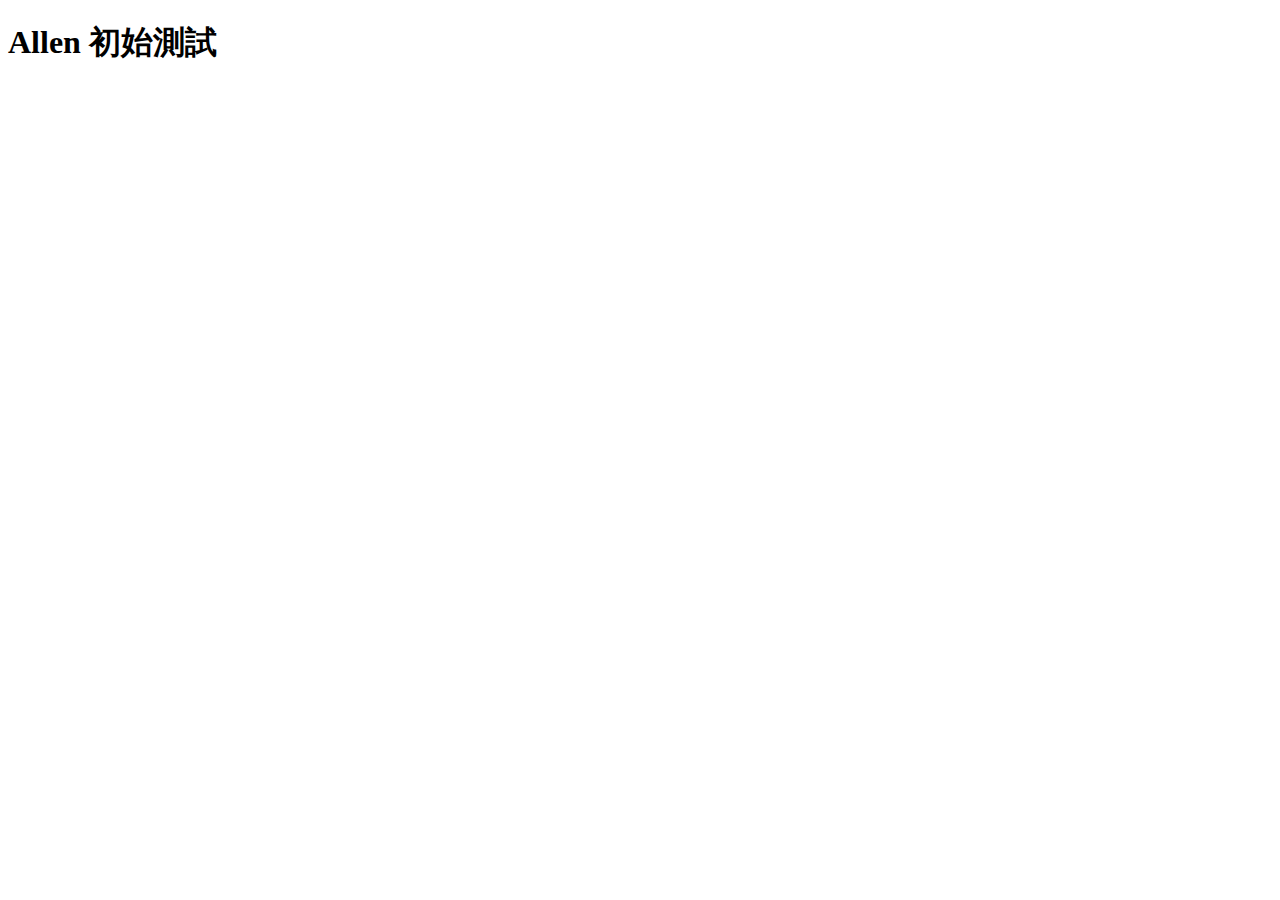
==== index.html @ 88876898 "init" ====
<!DOCTYPE html>
<html lang="en">
    <head>
        <meta charset="UTF-8" />
        <meta http-equiv="X-UA-Compatible" content="IE=edge" />
        <meta name="viewport" content="width=device-width, initial-scale=1.0" />
        <link rel="stylesheet" href="./style/index.css" />
        <title>Pentel</title>
    </head>
    <body>
        <h1>Allen 初始測試</h1>
    </body>
</html>
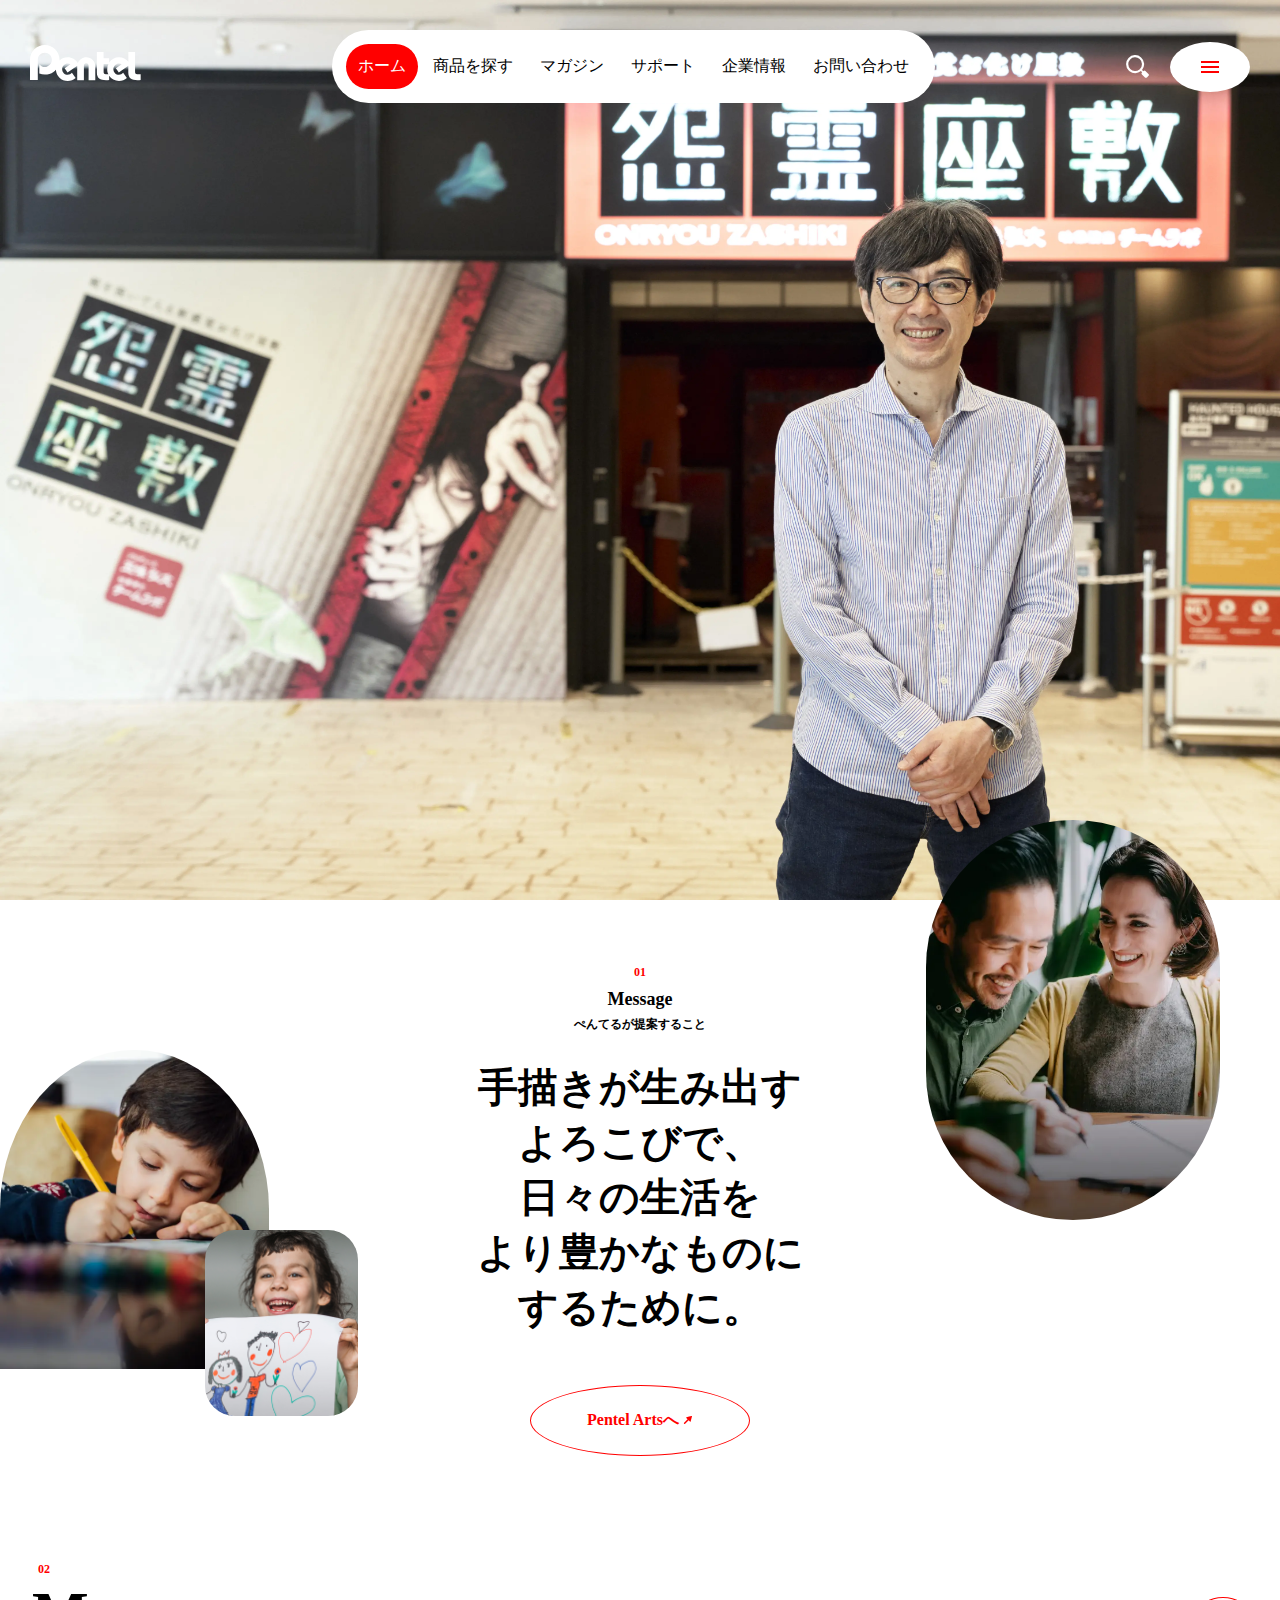
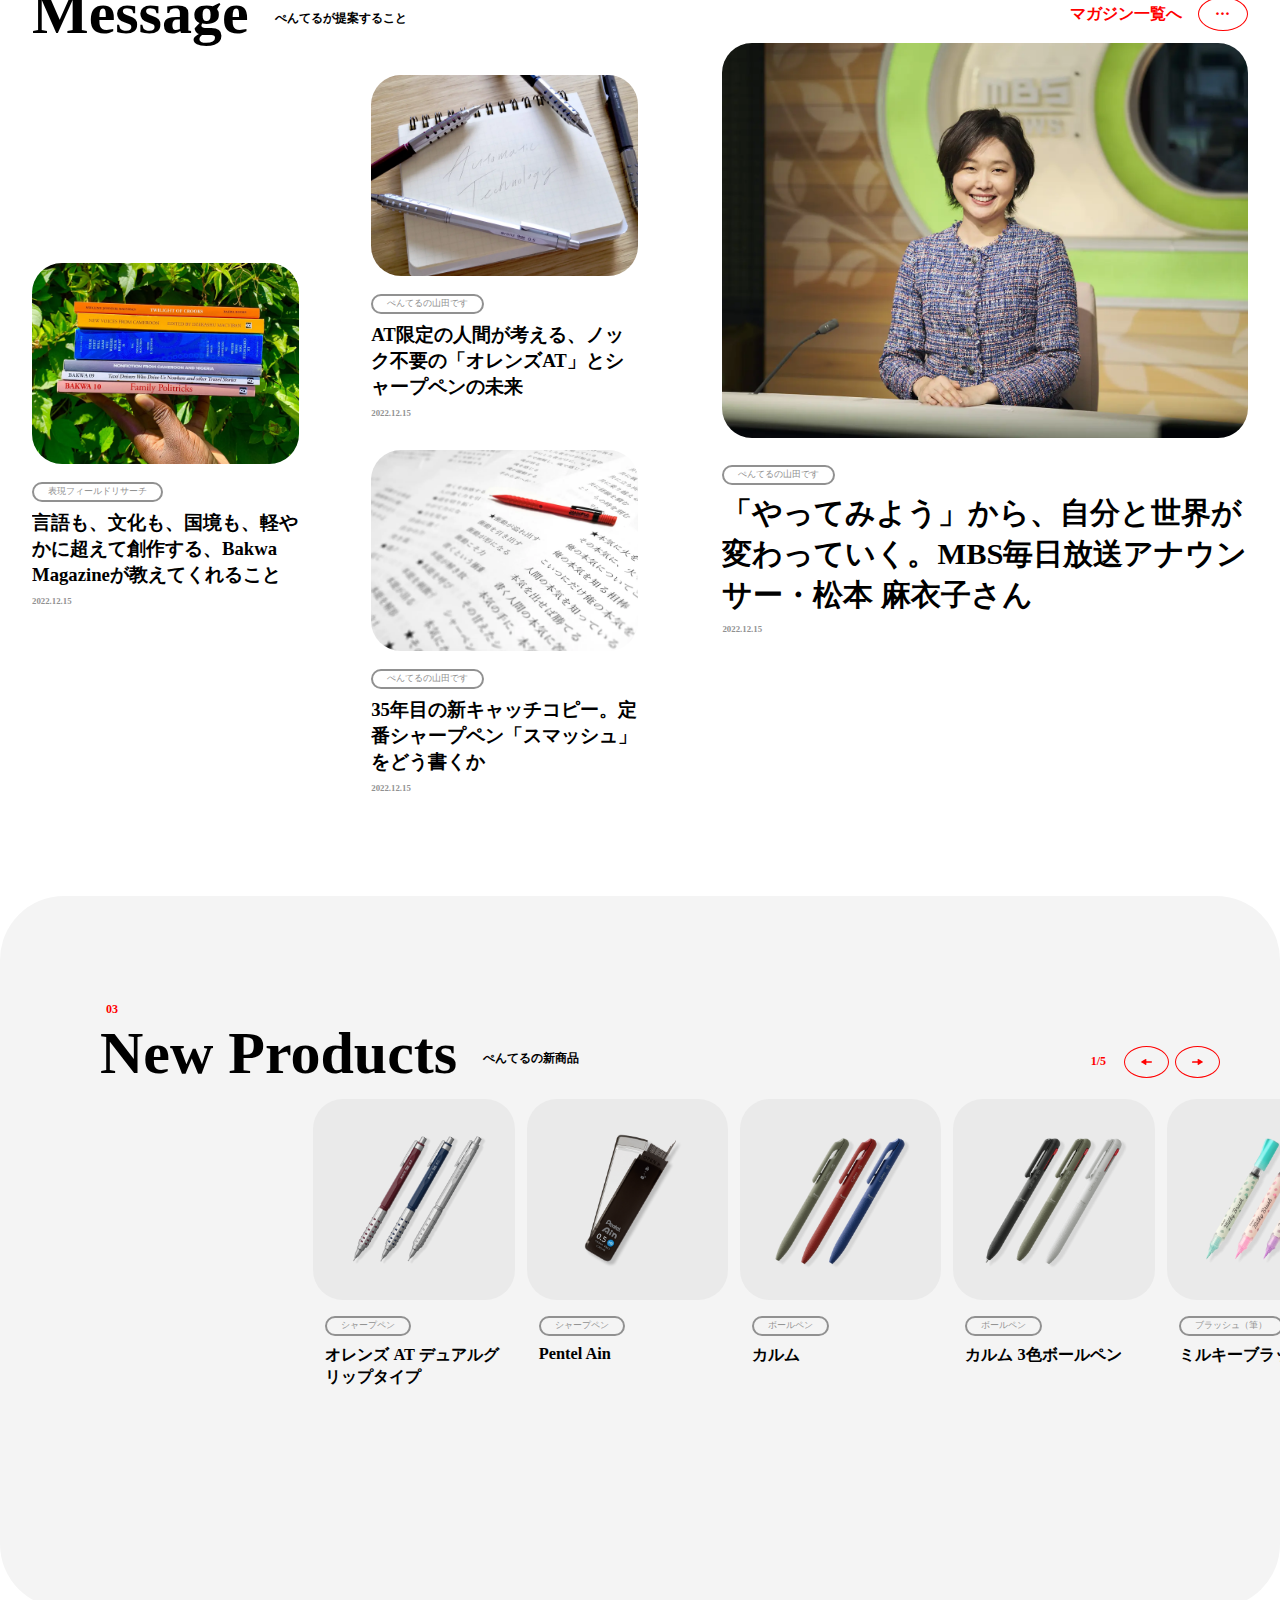
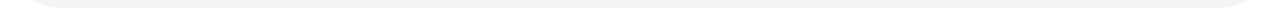
==== commit 84046154: "1st commit" ====
--- a/index.html
+++ b/index.html
@@ -8,6 +8,235 @@
         <title>Pentel</title>
     </head>
     <body>
-        <h1>Allen 初始測試</h1>
+        <div class="container">
+            <div class="header">
+                <div class="logo">
+                    <h1>
+                        <svg
+                            width="111"
+                            height="36"
+                            viewBox="0 0 111 36"
+                            fill="none"
+                            xmlns="http://www.w3.org/2000/svg"
+                        >
+                            <path
+                                d="M109.367 29.2946C108.977 29.2946 107.61 29.2946 107.154 29.2295C105.917 29.0342 105.071 28.3832 105.071 26.8859V6.90039H98.3656V16.8606C96.2173 14.0613 92.8321 12.3036 88.9912 12.3036C84.89 12.3036 81.3095 14.3868 79.1612 17.5116V13.1499H73.5627V6.96549H66.8574V27.5369C66.8574 33.1355 70.0473 35.2187 76.0365 35.2187C77.3384 35.2187 78.38 35.2187 79.1612 35.0234V30.7919C81.3095 33.9167 84.89 35.9999 88.9912 35.9999C91.9858 35.9999 94.7851 34.8932 96.8683 33.0053L93.1576 27.8624C92.116 29.0342 90.6187 29.7503 88.9912 29.7503C85.8665 29.7503 83.3927 27.2114 83.3927 24.1518C83.3927 21.027 85.9316 18.5532 88.9912 18.5532C89.9677 18.5532 90.8791 18.8136 91.6603 19.2693L85.8665 23.3055L88.7959 27.4067L98.3005 20.8317V27.4718C98.3005 33.0704 101.49 35.1536 107.479 35.1536C108.781 35.1536 109.758 35.1536 110.669 34.9583V29.2295C110.344 29.2946 109.563 29.2946 109.367 29.2946ZM78.38 29.2946C78.1847 29.2946 77.9894 29.2946 77.9243 29.2946C77.5337 29.2946 76.1666 29.2946 75.711 29.2295C74.4741 29.0342 73.6278 28.3832 73.6278 26.8859V18.9438H78.4451C77.6639 20.5062 77.2082 22.2639 77.2082 24.1518C77.1431 25.9745 77.5988 27.7322 78.38 29.2946Z"
+                                fill="white"
+                            />
+                            <path
+                                d="M65.3599 21.2875C65.3599 16.2749 61.3237 12.2387 56.311 12.2387C52.4702 12.2387 49.2152 14.6474 47.8481 18.0326C45.7649 14.5823 41.9892 12.2387 37.6926 12.2387C34.5678 12.2387 31.7034 13.4756 29.5552 15.4286C29.5552 15.2333 29.5552 14.9729 29.5552 14.7776C29.5552 6.57505 22.915 0 14.7125 0C6.64015 0 0 6.64014 0 14.7776V35.0886H7.81194C7.81194 35.0886 7.81194 15.1682 7.81194 14.7776C7.81194 10.8065 10.9367 7.68174 14.8427 7.68174C18.7486 7.68174 21.8734 10.8065 21.8734 14.7776C21.8734 18.7486 18.7486 21.8083 14.8427 21.8083C12.5642 21.8083 10.6112 20.8318 9.30922 19.2043V28.5787C11.0018 29.2948 12.8897 29.6203 14.8427 29.6203C18.0326 29.6203 21.0271 28.5787 23.4358 26.8861C24.3472 26.2351 25.1935 25.519 25.9096 24.6727C26.17 30.9873 31.3779 36 37.7577 36C40.7523 36 43.5515 34.8933 45.6347 33.0054L41.9241 27.8626C40.8825 29.0344 39.3852 29.7505 37.7577 29.7505C34.6329 29.7505 32.1591 27.2116 32.1591 24.1519C32.1591 21.0271 34.698 18.5533 37.7577 18.5533C38.7342 18.5533 39.6456 18.8137 40.4268 19.2694L34.6329 23.3056L37.5624 27.4069L47.2622 20.7016C47.2622 20.8969 47.1971 21.1573 47.1971 21.3526V21.4177V21.6781V35.1537H53.9024C53.9024 35.1537 53.9024 21.3526 53.9024 20.7667C53.9024 18.9439 55.3996 18.358 56.2459 18.358C57.0922 18.358 58.5895 18.9439 58.5895 20.7667V35.1537H65.2948C65.2948 35.1537 65.2948 22.7848 65.2948 21.6781C65.3599 21.5479 65.3599 21.4177 65.3599 21.2875Z"
+                                fill="white"
+                            />
+                        </svg>
+                    </h1>
+                </div>
+                <nav>
+                    <ul class="nav-ul">
+                        <li class="nav-li-active">ホーム</li>
+                        <li>商品を探す</li>
+                        <li>マガジン</li>
+                        <li>サポート</li>
+                        <li>企業情報</li>
+                        <li>お問い合わせ</li>
+                    </ul>
+                </nav>
+                <div class="menu">
+                    <div class="search">
+                        <svg xmlns="http://www.w3.org/2000/svg" viewBox="0 0 22 22" fill="#fff">
+                            <path
+                                class="a"
+                                d="M20.65,17.58,18.4,15.34,18,14.92a1.2,1.2,0,0,0-1.7,0l-.18.18L15,14a7.94,7.94,0,1,0-11.71.54,7.43,7.43,0,0,0,.73.64l0,0A8,8,0,0,0,14,15.05l1.08,1.07-.09.1-.07.07a1.2,1.2,0,0,0,0,1.7l.41.41,2.25,2.25a1.31,1.31,0,0,0,.34.24l.11,0,.05,0a1.41,1.41,0,0,0,.35.05,1.24,1.24,0,0,0,.85-.35l1.36-1.36a1.21,1.21,0,0,0,0-1.71Zm-16-4.39a6,6,0,1,1,8.83-.38l-.72.72a6,6,0,0,1-8.11-.34Z"
+                            ></path>
+                        </svg>
+                    </div>
+                    <div class="burger"><span></span></div>
+                </div>
+            </div>
+            <div class="main">
+                <div class="section-banner">
+                    <img src="./asset/mag_DSC3383.jpg" />
+                </div>
+                <!-- message -->
+                <section class="section-message">
+                    <h2 class="title-message title">
+                        <div><span>01</span></div>
+                        <span>Message</span>
+                        <span>ぺんてるが提案すること</span>
+                    </h2>
+                    <div class="content-message">
+                        手描きが生み出す<br />よろこびで、<br />日々の生活を<br />より豊かなものに<br />するために。
+                    </div>
+                    <div class="button button-message">
+                        <span>Pentel Artsへ</span>
+                        <svg width="10" height="10" viewBox="0 0 10 10" fill="none" xmlns="http://www.w3.org/2000/svg">
+                            <path
+                                fill-rule="evenodd"
+                                clip-rule="evenodd"
+                                d="M8.60973 0.938718C6.92495 1.30615 5.23035 1.75526 3.52158 2.24248C3.08975 2.39887 3.06083 2.63138 3.27311 2.92209L4.58216 4.23115L1.12226 7.69104C0.7617 8.07556 0.771957 8.4126 1.06536 8.70601L1.22704 8.86769C1.50957 9.12407 1.82919 9.10384 2.1478 8.82117L5.66652 5.30245L6.9203 6.55624C7.17778 6.81373 7.4337 6.82128 7.65814 6.40523C8.15082 4.71496 8.61844 3.02579 9.01202 1.31487C9.02572 1.00177 8.87328 0.914692 8.60973 0.938718Z"
+                                fill="#FF0000"
+                            />
+                        </svg>
+                    </div>
+                    <div class="pic01-message">
+                        <img src="./asset/message_01.jpg" />
+                    </div>
+                    <div class="pic02-message">
+                        <img src="./asset/message_02.jpg" />
+                    </div>
+                    <div class="pic03-message">
+                        <img src="./asset/message_03.jpg" />
+                    </div>
+                    <!-- <div class="right-pic-message"></div> -->
+                </section>
+                <!-- magazine -->
+                <section class="section-magazine">
+                    <div class="flex align-items-end justify-content-between">
+                        <h2 class="title-magazine title">
+                            <div><span>02</span></div>
+                            <span>Message</span>
+                            <span>ぺんてるが提案すること</span>
+                        </h2>
+                        <a class="href-more" href="#"
+                            ><span class="href-nav-text">マガジン一覧へ</span><span class="button button-more"></span
+                        ></a>
+                    </div>
+                    <ul class="content-magazine">
+                        <li>
+                            <a class="card" href="#">
+                                <div class="card-img"><img src="./asset/mag_field_202212_thumb.jpg" alt="" /></div>
+                                <p class="article-catalog">表現フィールドリサーチ</p>
+                                <h3 class="article-content">
+                                    言語も、文化も、国境も、軽やかに超えて創作する、Bakwa Magazineが教えてくれること
+                                </h3>
+                                <p class="article-date">2022.12.15</p>
+                            </a>
+                        </li>
+                        <li>
+                            <a class="card" href="#">
+                                <p class="card-img"><img src="./asset/mag_yamada_202301_thumb.jpg" alt="" /></p>
+                                <p class="article-catalog">ぺんてるの山田です</p>
+                                <h3 class="article-content">
+                                    AT限定の人間が考える、ノック不要の「オレンズAT」とシャープペンの未来
+                                </h3>
+                                <p class="article-date">2022.12.15</p>
+                            </a>
+                            <a class="card" href="#">
+                                <p class="card-img"><img src="./asset/mag_yamada_202212_thumb.jpg" alt="" /></p>
+                                <p class="article-catalog">ぺんてるの山田です</p>
+                                <h3 class="article-content">
+                                    35年目の新キャッチコピー。定番シャープペン「スマッシュ」をどう書くか
+                                </h3>
+                                <p class="article-date">2022.12.15</p>
+                            </a>
+                        </li>
+                        <li>
+                            <a class="card" href="#">
+                                <p class="card-img"><img src="./asset/mag_hito_202301_thumb.jpg" alt="" /></p>
+                                <p class="article-catalog">ぺんてるの山田です</p>
+                                <h3 class="article-content">
+                                    「やってみよう」から、自分と世界が変わっていく。MBS毎日放送アナウンサー・松本
+                                    麻衣子さん
+                                </h3>
+                                <p class="article-date">2022.12.15</p>
+                            </a>
+                        </li>
+                    </ul>
+                </section>
+                <div class="wrap-sections">
+                    <!-- newproducts -->
+                    <section class="section-newproducts">
+                        <h2 class="title">
+                            <div><span>03</span></div>
+                            <span>New Products</span>
+                            <span>ぺんてるの新商品</span>
+                        </h2>
+                        <div class="pages-newproducts">
+                            <span class="pages-text">1/5</span>
+                            <div class="button arrow-left">
+                                <svg
+                                    width="11"
+                                    height="6"
+                                    viewBox="0 0 11 6"
+                                    fill="none"
+                                    xmlns="http://www.w3.org/2000/svg"
+                                >
+                                    <path
+                                        fill-rule="evenodd"
+                                        clip-rule="evenodd"
+                                        d="M10.827 2.76325C9.37583 1.83174 7.86 0.951048 6.3072 0.0872872C5.89127 -0.107482 5.70641 0.0364777 5.65095 0.392144L5.65094 2.24342L0.757907 2.24342C0.231061 2.26036 -1.27229e-05 2.50594 -1.48296e-05 2.92088L-1.59904e-05 3.14952C0.0184679 3.53059 0.258782 3.7423 0.683956 3.76771L5.66018 3.76771L5.66017 5.54083C5.66017 5.90497 5.83578 6.09127 6.28868 5.95578C7.83225 5.10895 9.35734 4.24519 10.8454 3.31369C11.0765 3.10198 11.0303 2.93262 10.827 2.76325Z"
+                                        fill="#FF0000"
+                                    />
+                                </svg>
+                            </div>
+                            <div class="button arrow-right">
+                                <svg
+                                    width="11"
+                                    height="6"
+                                    viewBox="0 0 11 6"
+                                    fill="none"
+                                    xmlns="http://www.w3.org/2000/svg"
+                                >
+                                    <path
+                                        fill-rule="evenodd"
+                                        clip-rule="evenodd"
+                                        d="M10.827 2.76325C9.37583 1.83174 7.86 0.951048 6.3072 0.0872872C5.89127 -0.107482 5.70641 0.0364777 5.65095 0.392144L5.65094 2.24342L0.757907 2.24342C0.231061 2.26036 -1.27229e-05 2.50594 -1.48296e-05 2.92088L-1.59904e-05 3.14952C0.0184679 3.53059 0.258782 3.7423 0.683956 3.76771L5.66018 3.76771L5.66017 5.54083C5.66017 5.90497 5.83578 6.09127 6.28868 5.95578C7.83225 5.10895 9.35734 4.24519 10.8454 3.31369C11.0765 3.10198 11.0303 2.93262 10.827 2.76325Z"
+                                        fill="#FF0000"
+                                    />
+                                </svg>
+                            </div>
+                        </div>
+                        <ul class="content-newproducts">
+                            <li></li>
+                            <li>
+                                <a class="card" href="#">
+                                    <div class="card-img"><img src="./asset/thumb_orenz_at.jpg" /></div>
+                                    <p class="article-catalog">シャープペン</p>
+                                    <h3 class="article-content">オレンズ AT デュアルグリップタイプ</h3>
+                                </a>
+                            </li>
+                            <li>
+                                <a class="card" href="#">
+                                    <div class="card-img"><img src="./asset/thumb_lead_pentel_ain.jpg" /></div>
+                                    <p class="article-catalog">シャープペン</p>
+                                    <h3 class="article-content">Pentel Ain</h3>
+                                </a>
+                            </li>
+                            <li>
+                                <a class="card" href="#">
+                                    <div class="card-img"><img src="./asset/thumb_calme.jpg" /></div>
+                                    <p class="article-catalog">ボールペン</p>
+                                    <h3 class="article-content">カルム</h3>
+                                </a>
+                            </li>
+                            <li>
+                                <a class="card" href="#">
+                                    <div class="card-img"><img src="./asset/thumb_calme_3c.jpg" /></div>
+                                    <p class="article-catalog">ボールペン</p>
+                                    <h3 class="article-content">カルム 3色ボールペン</h3>
+                                </a>
+                            </li>
+                            <li>
+                                <a class="card" href="#">
+                                    <div class="card-img"><img src="./asset/thumb_milkybrush.jpg" /></div>
+                                    <p class="article-catalog">ブラッシュ（筆）</p>
+                                    <h3 class="article-content">ミルキーブラッシュ</h3>
+                                </a>
+                            </li>
+                        </ul>
+                    </section>
+                    <!-- signaturebrands -->
+                    <section class="section-signaturebrands"></section>
+                    <!-- findaproduct -->
+                    <section class="section-findaproduct"></section>
+                    <!-- news -->
+                    <section class="section-news"></section>
+                </div>
+                <!-- fansvoice -->
+                <section class="section-fansvoice"></section>
+                <!-- oursocail -->
+                <section class="section-oursocail"></section>
+            </div>
+            <div class="footer"></div>
+        </div>
     </body>
 </html>
--- a/style/index.css
+++ b/style/index.css
@@ -0,0 +1,403 @@
+:root {
+    --main-color: red;
+    --header-z-index: 1000;
+    --font-weight-heavey: 800;
+}
+* {
+    padding: 0;
+    margin: 0;
+    list-style: none;
+    box-sizing: border-box;
+}
+a {
+    text-decoration: none;
+}
+img {
+    width: 100%;
+    height: 100%;
+    vertical-align: bottom;
+}
+.flex {
+    display: flex;
+}
+.align-items-end {
+    align-items: flex-end;
+}
+.justify-content-between {
+    justify-content: space-between;
+}
+body {
+    background: var(--main-color);
+    font-size: 16px;
+    position: relative;
+    /* font-family: YakuHanJP sans-serif; */
+}
+.container {
+    width: 100%;
+    overflow: hidden;
+}
+
+/* 共用 */
+
+.title > * span:nth-child(1) {
+    display: inline-block;
+    transform: scale(0.5);
+    line-height: 1;
+    color: var(--main-color);
+}
+.title > *:nth-child(2) {
+    font-size: 60px;
+    font-weight: var(--font-weight-heavey);
+    line-height: 1;
+    padding-right: 20px;
+}
+.title > *:nth-child(3) {
+    font-size: 12px;
+    line-height: 1;
+    vertical-align: text-top;
+    /* color: var(--main-color); */
+}
+/* HREF */
+.href-more {
+    display: flex;
+    align-items: center;
+    padding: 12px 0;
+    color: var(--main-color);
+    font-weight: var(--font-weight-heavey);
+}
+.href-nav-text {
+    padding-right: 16px;
+}
+
+/* BUTTON */
+.button {
+    display: inline-block;
+    cursor: pointer;
+    border-radius: 50%;
+    border: 1px solid var(--main-color);
+    color: var(--main-color);
+    font-weight: var(--font-weight-heavey);
+}
+.button-more {
+    position: relative;
+    padding: 16px 24px;
+}
+.button-more::before {
+    position: absolute;
+    letter-spacing: 1px;
+    content: '...';
+    top: 50%;
+    left: 50%;
+    transform: translate(-50%, -75%);
+}
+/* CARD */
+.card {
+    display: block;
+    color: #000;
+}
+.card .card-img {
+    overflow: hidden;
+    border-radius: 30px;
+}
+.card-img img {
+    transition: 0.5s;
+}
+.card:hover img {
+    scale: 1.1;
+}
+
+/* ARTICLE */
+.article-catalog {
+    border-radius: 99999px;
+    border: 2px solid;
+    display: inline-block;
+    padding: 2px 14px;
+    color: #919191;
+    font-size: 0.55rem;
+    margin-bottom: 0.5rem;
+}
+.article-content {
+}
+.article-date {
+    color: #919191;
+    font-size: 0.55rem;
+    font-weight: var(--font-weight-heavey);
+}
+
+/* HEADER */
+.header {
+    display: flex;
+    justify-items: center;
+    justify-content: space-between;
+    align-items: center;
+    padding: 30px;
+    position: absolute;
+    width: 100%;
+    z-index: var(--header-z-index);
+}
+
+.logo {
+    cursor: pointer;
+}
+
+.nav-ul {
+    display: flex;
+    background: #fff;
+    gap: 3px;
+    padding: 14px;
+    border-radius: 9999px;
+}
+.nav-ul li {
+    cursor: pointer;
+    padding: 12px;
+    border-radius: 9999px;
+}
+.nav-li-active {
+    color: #fff;
+    background: var(--main-color);
+}
+
+.menu {
+    display: flex;
+    align-items: center;
+}
+.menu .search {
+    height: 25px;
+    width: 25px;
+    cursor: pointer;
+    margin-right: 20px;
+}
+
+.menu .burger {
+    position: relative;
+    background: #fff;
+    width: 80px;
+    height: 50px;
+    border-radius: 50%;
+    cursor: pointer;
+}
+
+.burger span {
+    position: absolute;
+    top: 50%;
+    left: 50%;
+    transform: translate(-50%, -50%);
+    width: 18px;
+    border: 1px solid var(--main-color);
+}
+
+.burger span::before,
+.burger span::after {
+    content: '';
+    position: absolute;
+    left: -1px;
+    width: 100%;
+    border: 1px solid var(--main-color);
+    transition: top 0.3s;
+}
+
+.burger span::before {
+    top: -6px;
+    transition: top 0.3s;
+}
+.burger span::after {
+    bottom: -6px;
+    transition: bottom 0.3s;
+}
+
+.menu .burger:hover span::before {
+    top: -4px;
+}
+
+.menu .burger:hover span::after {
+    bottom: -4px;
+}
+
+/* MAIN */
+.main {
+    background: #fff;
+}
+.section-banner {
+    position: relative;
+    width: 100%;
+    height: 100vh;
+    overflow: hidden;
+}
+/* MAIN MESSAGE */
+.section-message {
+    position: relative;
+    padding-top: 60px;
+    display: flex;
+    justify-content: center;
+    align-items: center;
+    flex-direction: column;
+}
+.title-message {
+    margin-bottom: 30px;
+}
+.title-message > * {
+    display: block;
+    text-align: center;
+}
+.title-message *:nth-child(1) {
+    height: 20px;
+}
+.title-message *:nth-child(2) {
+    font-size: 18px;
+    padding: 10px 0;
+}
+
+.content-message {
+    text-align: center;
+    font-size: 40px;
+    margin-bottom: 50px;
+    font-weight: var(--font-weight-heavey);
+}
+.button-message {
+    padding: 24px 56px;
+    margin-bottom: 100px;
+}
+.pic01-message,
+.pic02-message,
+.pic03-message {
+    position: absolute;
+}
+.pic01-message {
+    top: -80px;
+    right: 60px;
+    width: 23vw;
+    overflow: hidden;
+    border-radius: 23vw;
+}
+.pic02-message {
+    left: 0;
+    top: 150px;
+    width: 21vw;
+    overflow: hidden;
+    border-top-left-radius: 50%;
+    border-top-right-radius: 50%;
+}
+.pic03-message {
+    left: 16vw;
+    top: 330px;
+    width: 12vw;
+    overflow: hidden;
+    border-radius: 30px;
+}
+/* MAIN MAGEZINE */
+.section-magazine {
+    position: relative;
+    padding: 0 32px 70px;
+}
+.section-magazine::before {
+    position: absolute;
+    content: url('../asset/vector.svg');
+    display: block;
+    top: 0;
+    left: 0;
+    right: 0;
+    bottom: 0;
+    z-index: -1;
+}
+.section-magazine .card .card-img {
+    margin-bottom: 1rem;
+}
+
+ul.content-magazine {
+    display: flex;
+}
+ul.content-magazine li:nth-child(1) {
+    flex-basis: 60%;
+    align-self: center;
+    padding: 0 2.25rem 0 0;
+}
+ul.content-magazine li:nth-child(2) {
+    flex-basis: 60%;
+    padding: 0 0 0 2.25rem;
+    display: flex;
+    flex-direction: column;
+    justify-content: space-evenly;
+}
+ul.content-magazine li:nth-child(3) {
+    font-size: 1.625rem;
+    flex-grow: 1;
+    padding: 0 0 0 5.25rem;
+    margin-bottom: 12rem;
+}
+.section-magazine .article-content {
+    overflow: hidden;
+    text-overflow: ellipsis;
+    display: -webkit-box;
+    -webkit-line-clamp: 3;
+    -webkit-box-orient: vertical;
+    font-weight: var(--font-weight-heavey);
+    margin-bottom: 0.5rem;
+}
+
+/* WRAP SECTIONS */
+.wrap-sections {
+    padding: 100px 0;
+    background: #f4f4f4;
+    border-radius: 4rem;
+}
+/* NEW PRODUCTS */
+.section-newproducts {
+    position: relative;
+    margin: 0 0 7rem 6.25rem;
+}
+.section-newproducts .title {
+    margin-bottom: 1rem;
+}
+.section-newproducts .pages-newproducts {
+    position: absolute;
+    right: 60px;
+    top: 50px;
+    display: flex;
+    align-items: center;
+    gap: 6px;
+    color: var(--main-color);
+}
+.section-newproducts .pages-text {
+    font-size: 12px;
+    font-weight: var(--font-weight-heavey);
+    padding-right: 12px;
+}
+.pages-newproducts .button {
+    font-size: 0;
+    padding: 0.75rem 1rem;
+}
+.pages-newproducts .arrow-left {
+    transform: rotate(180deg);
+}
+
+ul.content-newproducts {
+    display: flex;
+    margin-right: -100px;
+}
+ul.content-newproducts li {
+    flex-basis: 25%;
+    margin-right: 0.75rem;
+}
+.section-newproducts .card {
+    font-size: 14px;
+}
+.section-newproducts .card-img {
+    background-color: #eaeaea;
+    margin-bottom: 1rem;
+}
+.section-newproducts .article-catalog {
+    margin: 0 0.75rem 0.5rem;
+}
+.section-newproducts .article-content {
+    overflow: hidden;
+    text-overflow: ellipsis;
+    display: -webkit-box;
+    -webkit-line-clamp: 2;
+    -webkit-box-orient: vertical;
+    font-weight: var(--font-weight-heavey);
+    margin-bottom: 0.5rem;
+    padding: 0 12px;
+}
+/* FOOTER */
+.footer {
+}
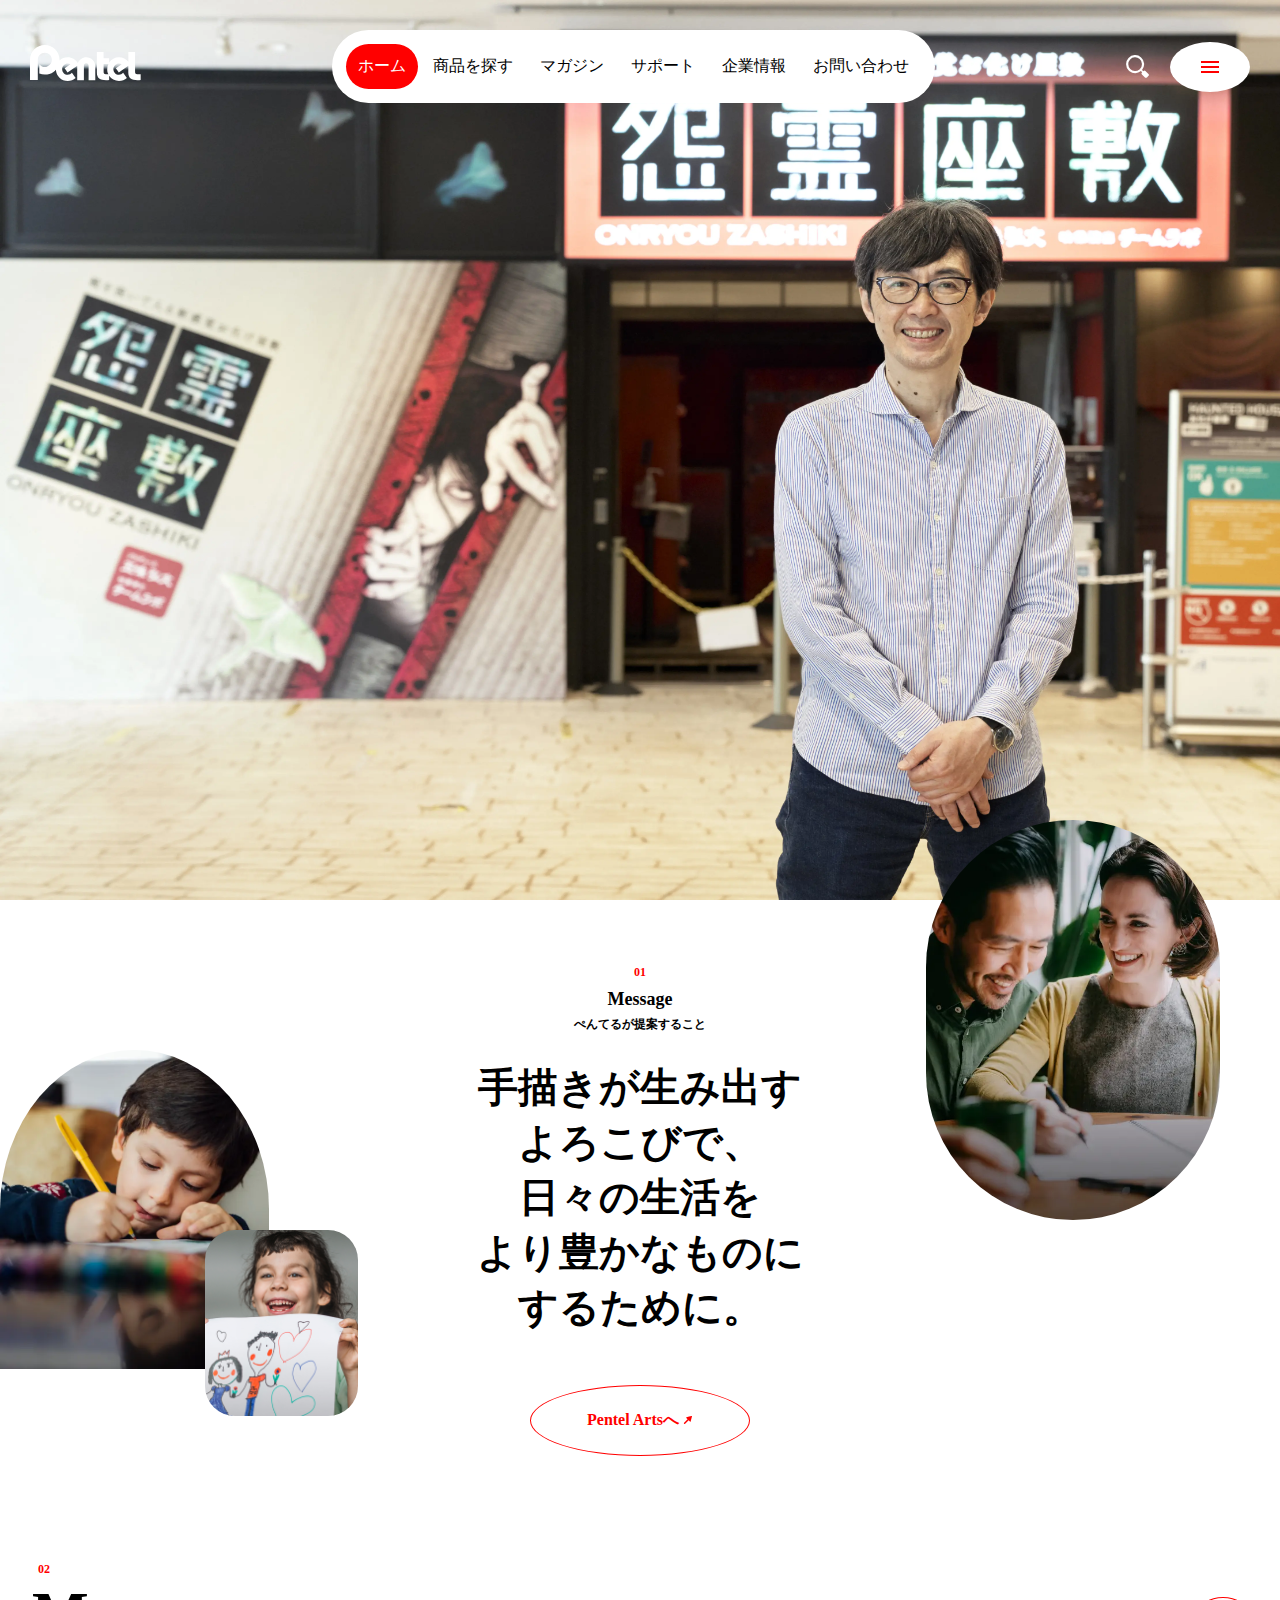
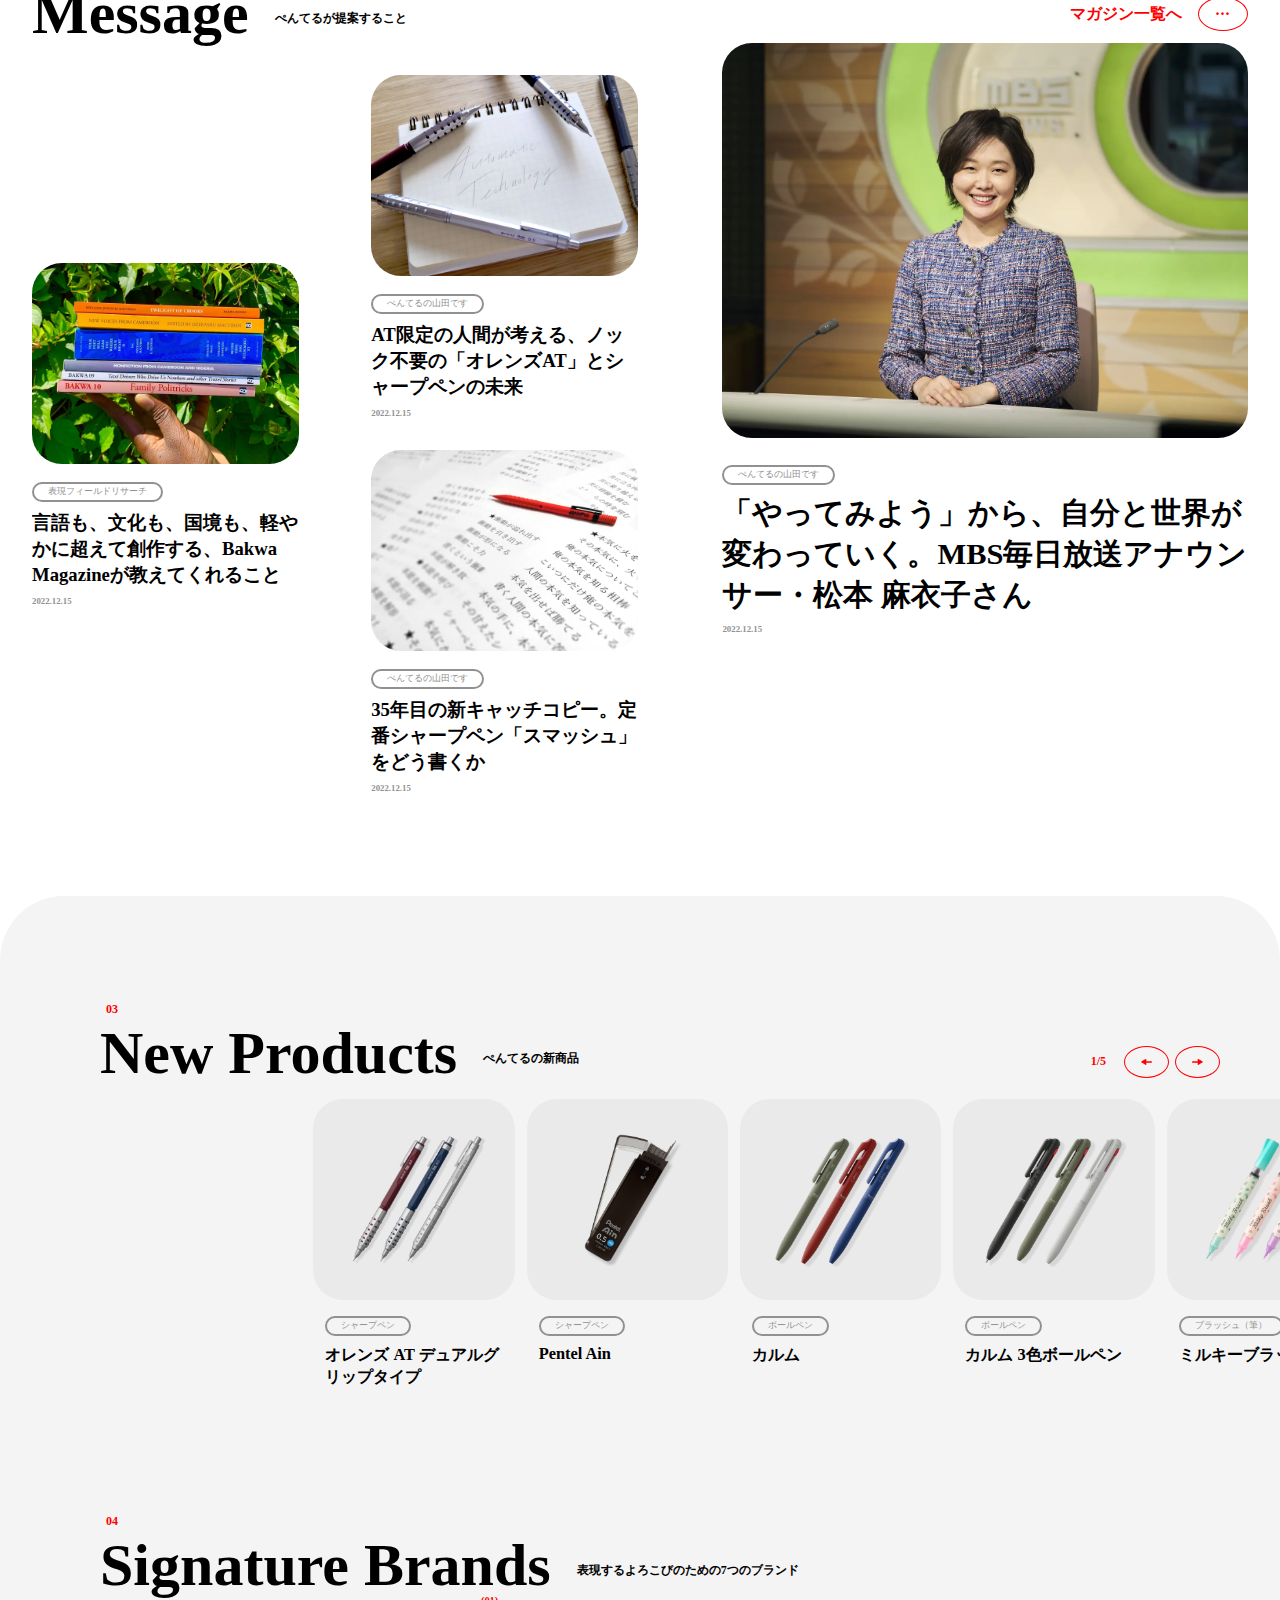
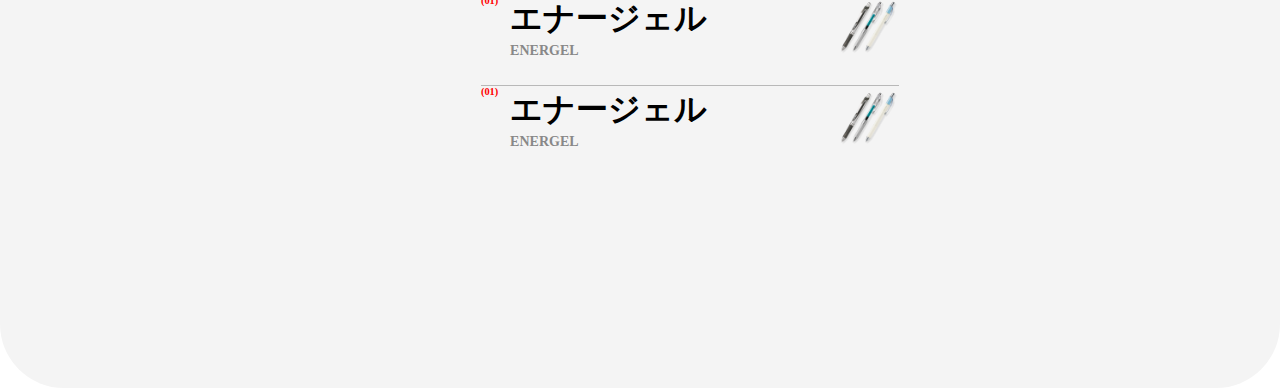
==== commit 1dc607d1: "2st commit" ====
--- a/index.html
+++ b/index.html
@@ -4,7 +4,7 @@
         <meta charset="UTF-8" />
         <meta http-equiv="X-UA-Compatible" content="IE=edge" />
         <meta name="viewport" content="width=device-width, initial-scale=1.0" />
-        <link rel="stylesheet" href="./style/index.css" />
+        <link rel="stylesheet" href="./style/index.css?20230123" />
         <title>Pentel</title>
     </head>
     <body>
@@ -225,7 +225,35 @@
                         </ul>
                     </section>
                     <!-- signaturebrands -->
-                    <section class="section-signaturebrands"></section>
+                    <section class="section-signaturebrands">
+                        <h2 class="title">
+                            <div><span>04</span></div>
+                            <span>Signature Brands</span>
+                            <span>表現するよろこびのための7つのブランド</span>
+                        </h2>
+                        <ul class="content-signaturebrands">
+                            <li>
+                                <a class="card">
+                                    <span class="card-decorate">(01)</span>
+                                    <span class="card-content">
+                                        <h3>エナージェル</h3>
+                                        <span>ENERGEL</span>
+                                    </span>
+                                    <p class="card-img"><img src="./asset/bestsellers_thumb01.jpg" /></p>
+                                </a>
+                            </li>
+                            <li>
+                                <a class="card">
+                                    <span class="card-decorate">(01)</span>
+                                    <span class="card-content">
+                                        <h3>エナージェル</h3>
+                                        <span>ENERGEL</span>
+                                    </span>
+                                    <p class="card-img"><img src="./asset/bestsellers_thumb01.jpg" /></p>
+                                </a>
+                            </li>
+                        </ul>
+                    </section>
                     <!-- findaproduct -->
                     <section class="section-findaproduct"></section>
                     <!-- news -->
--- a/style/index.css
+++ b/style/index.css
@@ -104,6 +104,9 @@
 }
 .card:hover img {
     scale: 1.1;
+}
+
+.card-content {
 }
 
 /* ARTICLE */
@@ -123,6 +126,11 @@
     font-size: 0.55rem;
     font-weight: var(--font-weight-heavey);
 }
+.article-note {
+    color: #919191;
+    font-size: 0.55rem;
+    font-weight: var(--font-weight-heavey);
+}
 
 /* HEADER */
 .header {
@@ -398,6 +406,55 @@
     margin-bottom: 0.5rem;
     padding: 0 12px;
 }
+
+/* SIGNATUREBRANDS */
+.section-signaturebrands {
+    position: relative;
+    margin: 0 0 7rem 6.25rem;
+}
+.section-signaturebrands ul.content-signaturebrands {
+    display: flex;
+    justify-content: center;
+    flex-direction: column;
+}
+ul.content-signaturebrands li {
+    margin: auto;
+}
+ul.content-signaturebrands li + li {
+    border-top: 1px solid #b8b8b8;
+}
+ul.content-signaturebrands .card {
+    display: flex;
+    position: relative;
+}
+ul.content-signaturebrands .card-decorate {
+    position: absolute;
+    left: 0;
+    top: 0;
+    font-size: 0.652rem;
+    color: var(--main-color);
+    font-weight: var(--font-weight-heavey);
+}
+ul.content-signaturebrands .card-content {
+    padding: 0.125rem 12rem 1.625rem 1.825rem;
+}
+ul.content-signaturebrands .card-content h3 {
+    font-size: 2rem;
+}
+ul.content-signaturebrands .card-content span {
+    font-size: 0.875rem;
+    font-weight: var(--font-weight-heavey);
+    color: #888888;
+}
+ul.content-signaturebrands .card-img {
+    position: absolute;
+    width: 60px;
+    height: 60px;
+    border-radius: unset;
+    right: 0;
+    top: 0.125rem;
+}
+
 /* FOOTER */
 .footer {
 }
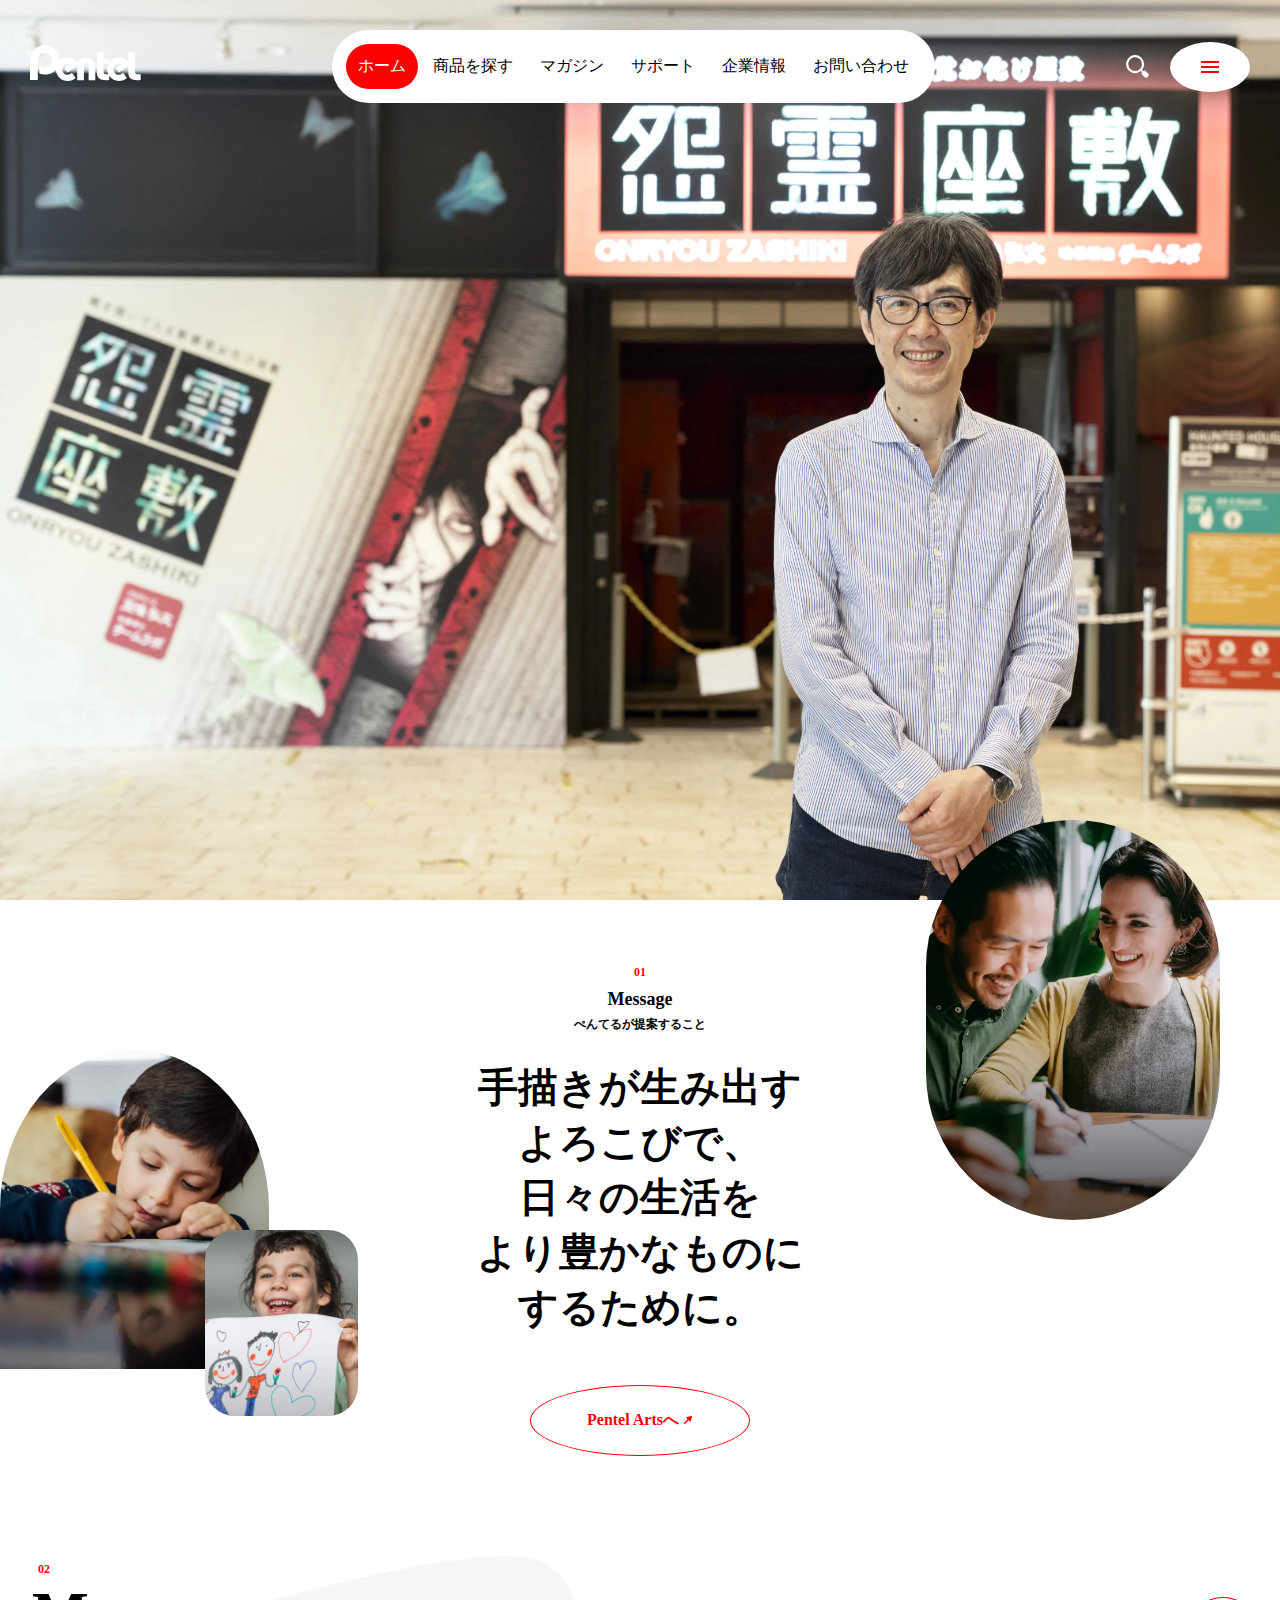
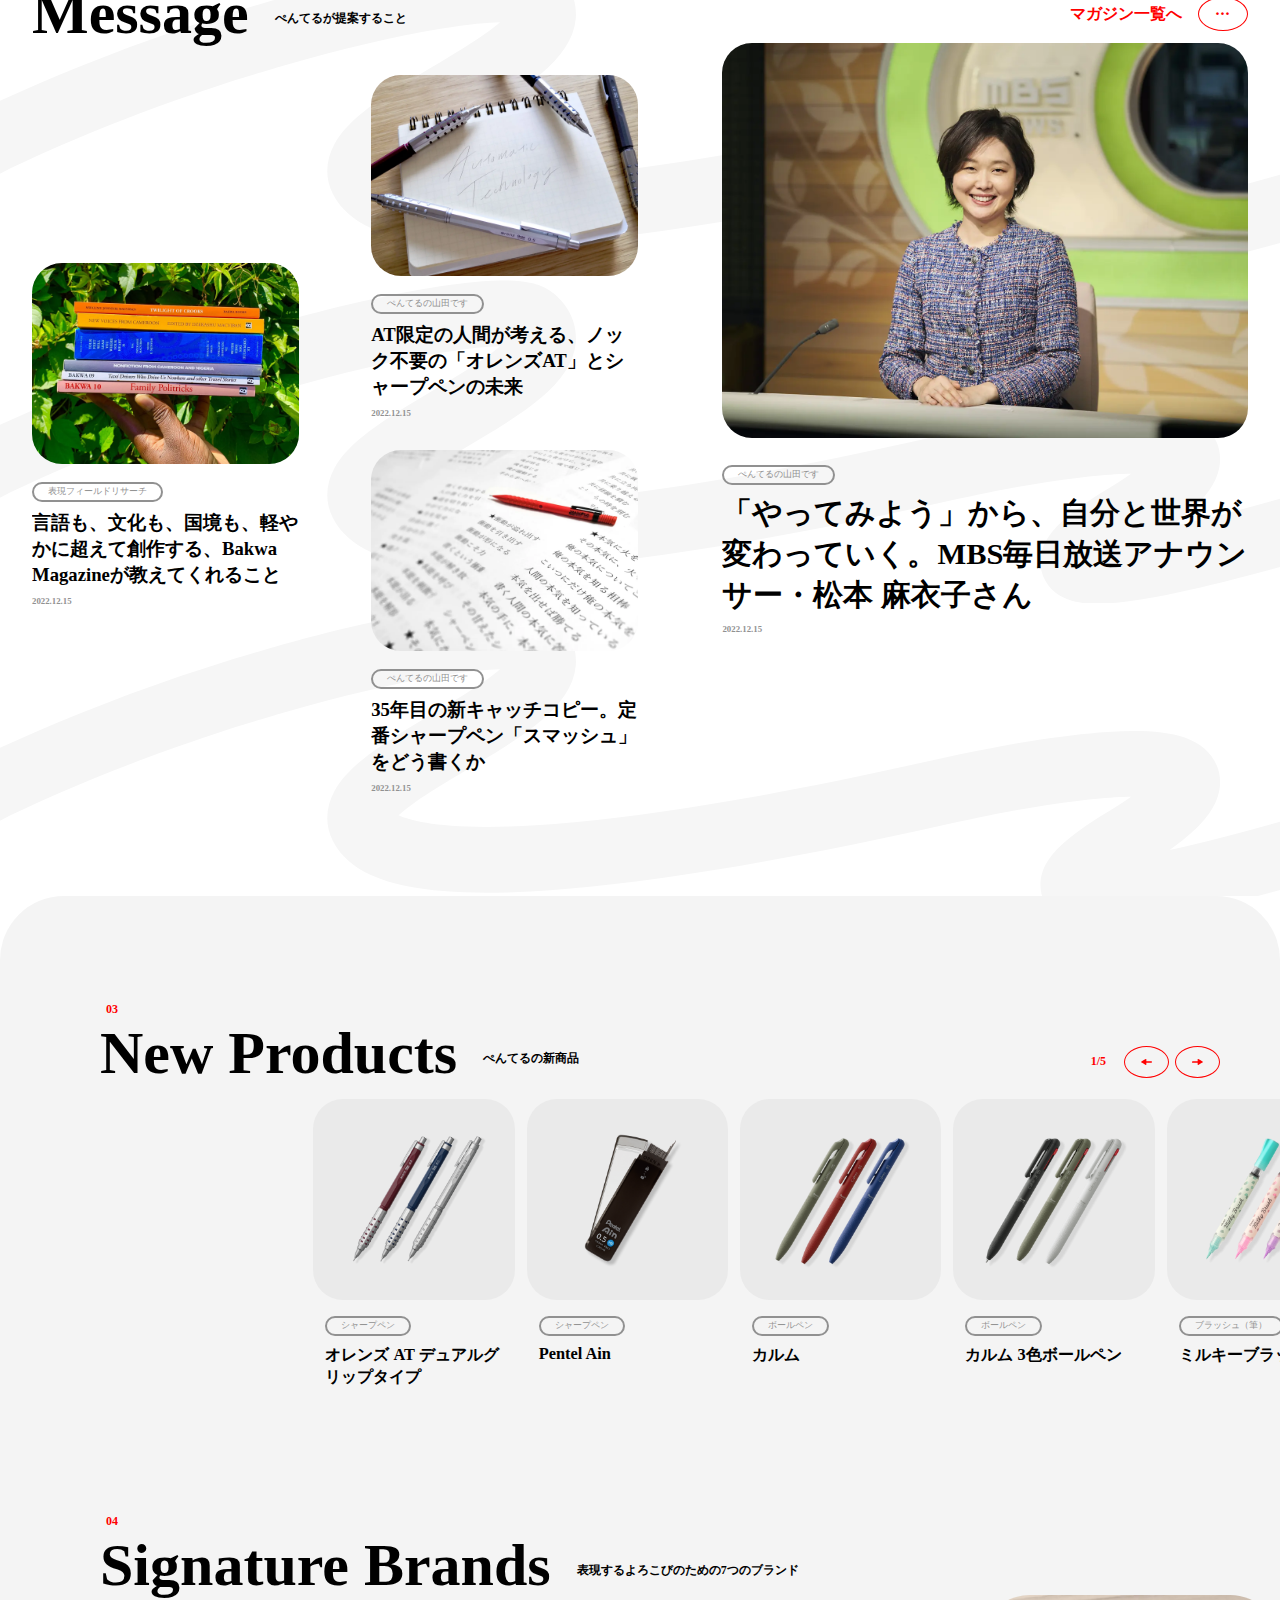
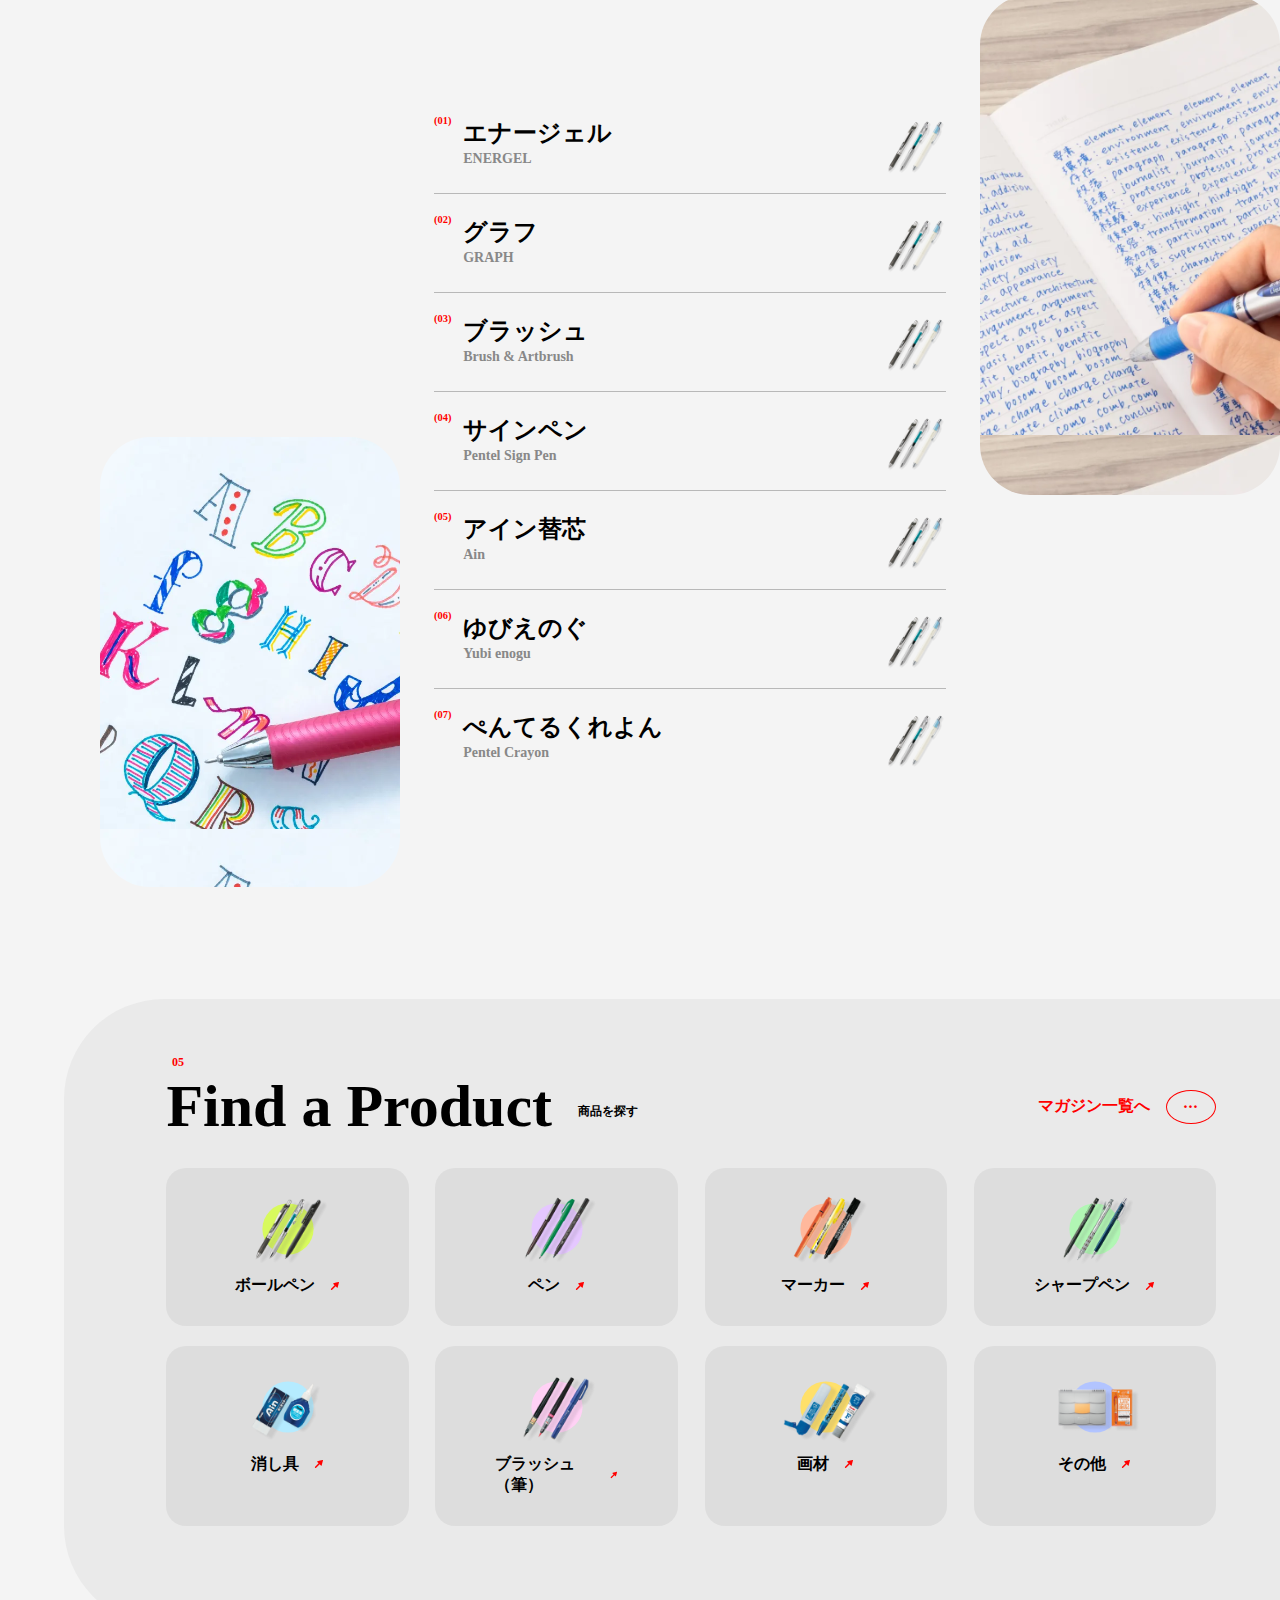
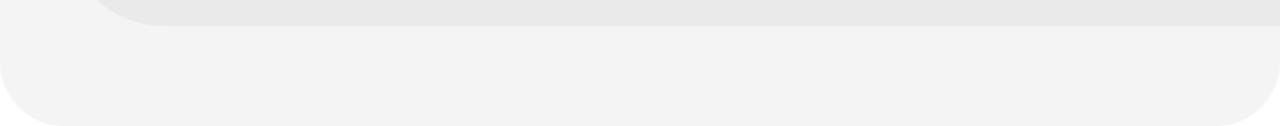
==== commit 3304d057: "FINDAPRODUCT ok" ====
--- a/index.html
+++ b/index.html
@@ -5,6 +5,7 @@
         <meta http-equiv="X-UA-Compatible" content="IE=edge" />
         <meta name="viewport" content="width=device-width, initial-scale=1.0" />
         <link rel="stylesheet" href="./style/index.css?20230123" />
+        <script src="./script/pentel.js"></script>
         <title>Pentel</title>
     </head>
     <body>
@@ -231,33 +232,335 @@
                             <span>Signature Brands</span>
                             <span>表現するよろこびのための7つのブランド</span>
                         </h2>
-                        <ul class="content-signaturebrands">
-                            <li>
-                                <a class="card">
-                                    <span class="card-decorate">(01)</span>
-                                    <span class="card-content">
-                                        <h3>エナージェル</h3>
-                                        <span>ENERGEL</span>
-                                    </span>
-                                    <p class="card-img"><img src="./asset/bestsellers_thumb01.jpg" /></p>
-                                </a>
-                            </li>
-                            <li>
-                                <a class="card">
-                                    <span class="card-decorate">(01)</span>
-                                    <span class="card-content">
-                                        <h3>エナージェル</h3>
-                                        <span>ENERGEL</span>
-                                    </span>
-                                    <p class="card-img"><img src="./asset/bestsellers_thumb01.jpg" /></p>
-                                </a>
-                            </li>
-                        </ul>
+                        <div style="position: relative">
+                            <ul class="content-signaturebrands">
+                                <li class="products-signaturebrands hover">
+                                    <a class="card" href="#">
+                                        <span class="card-decorate">(01)</span>
+                                        <span class="card-content">
+                                            <h3>エナージェル</h3>
+                                            <span>ENERGEL</span>
+                                        </span>
+                                        <p class="card-img"><img src="./asset/bestsellers_thumb01.jpg" /></p>
+                                    </a>
+                                </li>
+                                <li class="products-signaturebrands">
+                                    <a class="card" href="#">
+                                        <span class="card-decorate">(02)</span>
+                                        <span class="card-content">
+                                            <h3>グラフ</h3>
+                                            <span>GRAPH</span>
+                                        </span>
+                                        <p class="card-img"><img src="./asset/bestsellers_thumb01.jpg" /></p>
+                                    </a>
+                                </li>
+                                <li class="products-signaturebrands">
+                                    <a class="card" href="#">
+                                        <span class="card-decorate">(03)</span>
+                                        <span class="card-content">
+                                            <h3>ブラッシュ</h3>
+                                            <span>Brush & Artbrush</span>
+                                        </span>
+                                        <p class="card-img"><img src="./asset/bestsellers_thumb01.jpg" /></p>
+                                    </a>
+                                </li>
+                                <li class="products-signaturebrands">
+                                    <a class="card" href="#">
+                                        <span class="card-decorate">(04)</span>
+                                        <span class="card-content">
+                                            <h3>サインペン</h3>
+                                            <span>Pentel Sign Pen</span>
+                                        </span>
+                                        <p class="card-img"><img src="./asset/bestsellers_thumb01.jpg" /></p>
+                                    </a>
+                                </li>
+                                <li class="products-signaturebrands">
+                                    <a class="card" href="#">
+                                        <span class="card-decorate">(05)</span>
+                                        <span class="card-content">
+                                            <h3>アイン替芯</h3>
+                                            <span>Ain</span>
+                                        </span>
+                                        <p class="card-img"><img src="./asset/bestsellers_thumb01.jpg" /></p>
+                                    </a>
+                                </li>
+                                <li class="products-signaturebrands">
+                                    <a class="card" href="#">
+                                        <span class="card-decorate">(06)</span>
+                                        <span class="card-content">
+                                            <h3>ゆびえのぐ</h3>
+                                            <span>Yubi enogu</span>
+                                        </span>
+                                        <p class="card-img"><img src="./asset/bestsellers_thumb01.jpg" /></p>
+                                    </a>
+                                </li>
+                                <li class="products-signaturebrands">
+                                    <a class="card" href="#">
+                                        <span class="card-decorate">(07)</span>
+                                        <span class="card-content">
+                                            <h3>ぺんてるくれよん</h3>
+                                            <span>Pentel Crayon</span>
+                                        </span>
+                                        <p class="card-img"><img src="./asset/bestsellers_thumb01.jpg" /></p>
+                                    </a>
+                                </li>
+                            </ul>
+                        </div>
                     </section>
                     <!-- findaproduct -->
-                    <section class="section-findaproduct"></section>
+                    <section class="section-findaproduct">
+                        <div class="title-findaproduct flex align-items-end justify-content-between">
+                            <h2 class="title">
+                                <div><span>05</span></div>
+                                <span>Find a Product</span>
+                                <span>商品を探す</span>
+                            </h2>
+                            <a class="href-more" href="#"
+                                ><span class="href-nav-text">マガジン一覧へ</span
+                                ><span class="button button-more"></span
+                            ></a>
+                        </div>
+                        <div class="content-findaproduct">
+                            <ul class="list-findaproduct">
+                                <li>
+                                    <a class="card" href="#">
+                                        <div class="card-img">
+                                            <div class="bg">
+                                                <svg viewBox="0 0 150 150" preserveAspectRatio="none">
+                                                    <circle cx="75" cy="75" r="30" fill="#D8FA5D"></circle>
+                                                </svg>
+                                            </div>
+                                            <img src="./asset/cat_01.png" />
+                                        </div>
+                                        <div class="card-content">
+                                            <h3>ボールペン</h3>
+                                            <svg
+                                                width="10"
+                                                height="10"
+                                                viewBox="0 0 10 10"
+                                                fill="none"
+                                                xmlns="http://www.w3.org/2000/svg"
+                                            >
+                                                <path
+                                                    fill-rule="evenodd"
+                                                    clip-rule="evenodd"
+                                                    d="M8.60973 0.938718C6.92495 1.30615 5.23035 1.75526 3.52158 2.24248C3.08975 2.39887 3.06083 2.63138 3.27311 2.92209L4.58216 4.23115L1.12226 7.69104C0.7617 8.07556 0.771957 8.4126 1.06536 8.70601L1.22704 8.86769C1.50957 9.12407 1.82919 9.10384 2.1478 8.82117L5.66652 5.30245L6.9203 6.55624C7.17778 6.81373 7.4337 6.82128 7.65814 6.40523C8.15082 4.71496 8.61844 3.02579 9.01202 1.31487C9.02572 1.00177 8.87328 0.914692 8.60973 0.938718Z"
+                                                    fill="#FF0000"
+                                                />
+                                            </svg>
+                                        </div>
+                                    </a>
+                                </li>
+                                <li>
+                                    <a class="card" href="#">
+                                        <div class="card-img">
+                                            <div class="bg">
+                                                <svg viewBox="0 0 150 150" preserveAspectRatio="none">
+                                                    <circle cx="75" cy="75" r="30" fill="#E5C7FF"></circle>
+                                                </svg>
+                                            </div>
+                                            <img src="./asset/cat_02.png" />
+                                        </div>
+                                        <div class="card-content">
+                                            <h3>ペン</h3>
+                                            <svg
+                                                width="10"
+                                                height="10"
+                                                viewBox="0 0 10 10"
+                                                fill="none"
+                                                xmlns="http://www.w3.org/2000/svg"
+                                            >
+                                                <path
+                                                    fill-rule="evenodd"
+                                                    clip-rule="evenodd"
+                                                    d="M8.60973 0.938718C6.92495 1.30615 5.23035 1.75526 3.52158 2.24248C3.08975 2.39887 3.06083 2.63138 3.27311 2.92209L4.58216 4.23115L1.12226 7.69104C0.7617 8.07556 0.771957 8.4126 1.06536 8.70601L1.22704 8.86769C1.50957 9.12407 1.82919 9.10384 2.1478 8.82117L5.66652 5.30245L6.9203 6.55624C7.17778 6.81373 7.4337 6.82128 7.65814 6.40523C8.15082 4.71496 8.61844 3.02579 9.01202 1.31487C9.02572 1.00177 8.87328 0.914692 8.60973 0.938718Z"
+                                                    fill="#FF0000"
+                                                />
+                                            </svg>
+                                        </div>
+                                    </a>
+                                </li>
+                                <li>
+                                    <a class="card" href="#">
+                                        <div class="card-img">
+                                            <div class="bg">
+                                                <svg viewBox="0 0 150 150" preserveAspectRatio="none">
+                                                    <circle cx="75" cy="75" r="30" fill="#FFB89C"></circle>
+                                                </svg>
+                                            </div>
+                                            <img src="./asset/cat_03.png" />
+                                        </div>
+                                        <div class="card-content">
+                                            <h3>マーカー</h3>
+                                            <svg
+                                                width="10"
+                                                height="10"
+                                                viewBox="0 0 10 10"
+                                                fill="none"
+                                                xmlns="http://www.w3.org/2000/svg"
+                                            >
+                                                <path
+                                                    fill-rule="evenodd"
+                                                    clip-rule="evenodd"
+                                                    d="M8.60973 0.938718C6.92495 1.30615 5.23035 1.75526 3.52158 2.24248C3.08975 2.39887 3.06083 2.63138 3.27311 2.92209L4.58216 4.23115L1.12226 7.69104C0.7617 8.07556 0.771957 8.4126 1.06536 8.70601L1.22704 8.86769C1.50957 9.12407 1.82919 9.10384 2.1478 8.82117L5.66652 5.30245L6.9203 6.55624C7.17778 6.81373 7.4337 6.82128 7.65814 6.40523C8.15082 4.71496 8.61844 3.02579 9.01202 1.31487C9.02572 1.00177 8.87328 0.914692 8.60973 0.938718Z"
+                                                    fill="#FF0000"
+                                                />
+                                            </svg>
+                                        </div>
+                                    </a>
+                                </li>
+                                <li>
+                                    <a class="card" href="#">
+                                        <div class="card-img">
+                                            <div class="bg">
+                                                <svg viewBox="0 0 150 150" preserveAspectRatio="none">
+                                                    <circle cx="75" cy="75" r="30" fill="#B1F6B4"></circle>
+                                                </svg>
+                                            </div>
+                                            <img src="./asset/cat_04.png" />
+                                        </div>
+                                        <div class="card-content">
+                                            <h3>シャープペン</h3>
+                                            <svg
+                                                width="10"
+                                                height="10"
+                                                viewBox="0 0 10 10"
+                                                fill="none"
+                                                xmlns="http://www.w3.org/2000/svg"
+                                            >
+                                                <path
+                                                    fill-rule="evenodd"
+                                                    clip-rule="evenodd"
+                                                    d="M8.60973 0.938718C6.92495 1.30615 5.23035 1.75526 3.52158 2.24248C3.08975 2.39887 3.06083 2.63138 3.27311 2.92209L4.58216 4.23115L1.12226 7.69104C0.7617 8.07556 0.771957 8.4126 1.06536 8.70601L1.22704 8.86769C1.50957 9.12407 1.82919 9.10384 2.1478 8.82117L5.66652 5.30245L6.9203 6.55624C7.17778 6.81373 7.4337 6.82128 7.65814 6.40523C8.15082 4.71496 8.61844 3.02579 9.01202 1.31487C9.02572 1.00177 8.87328 0.914692 8.60973 0.938718Z"
+                                                    fill="#FF0000"
+                                                />
+                                            </svg>
+                                        </div>
+                                    </a>
+                                </li>
+                                <li>
+                                    <a class="card" href="#">
+                                        <div class="card-img">
+                                            <div class="bg">
+                                                <svg viewBox="0 0 150 150" preserveAspectRatio="none">
+                                                    <circle cx="75" cy="75" r="30" fill="#B5EBFF"></circle>
+                                                </svg>
+                                            </div>
+                                            <img src="./asset/cat_05.png" />
+                                        </div>
+                                        <div class="card-content">
+                                            <h3>消し具</h3>
+                                            <svg
+                                                width="10"
+                                                height="10"
+                                                viewBox="0 0 10 10"
+                                                fill="none"
+                                                xmlns="http://www.w3.org/2000/svg"
+                                            >
+                                                <path
+                                                    fill-rule="evenodd"
+                                                    clip-rule="evenodd"
+                                                    d="M8.60973 0.938718C6.92495 1.30615 5.23035 1.75526 3.52158 2.24248C3.08975 2.39887 3.06083 2.63138 3.27311 2.92209L4.58216 4.23115L1.12226 7.69104C0.7617 8.07556 0.771957 8.4126 1.06536 8.70601L1.22704 8.86769C1.50957 9.12407 1.82919 9.10384 2.1478 8.82117L5.66652 5.30245L6.9203 6.55624C7.17778 6.81373 7.4337 6.82128 7.65814 6.40523C8.15082 4.71496 8.61844 3.02579 9.01202 1.31487C9.02572 1.00177 8.87328 0.914692 8.60973 0.938718Z"
+                                                    fill="#FF0000"
+                                                />
+                                            </svg>
+                                        </div>
+                                    </a>
+                                </li>
+                                <li>
+                                    <a class="card" href="#">
+                                        <div class="card-img">
+                                            <div class="bg">
+                                                <svg viewBox="0 0 150 150" preserveAspectRatio="none">
+                                                    <circle cx="75" cy="75" r="30" fill="#FFD1F5"></circle>
+                                                </svg>
+                                            </div>
+                                            <img src="./asset/cat_06.png" />
+                                        </div>
+                                        <div class="card-content">
+                                            <h3>ブラッシュ（筆）</h3>
+                                            <svg
+                                                width="10"
+                                                height="10"
+                                                viewBox="0 0 10 10"
+                                                fill="none"
+                                                xmlns="http://www.w3.org/2000/svg"
+                                            >
+                                                <path
+                                                    fill-rule="evenodd"
+                                                    clip-rule="evenodd"
+                                                    d="M8.60973 0.938718C6.92495 1.30615 5.23035 1.75526 3.52158 2.24248C3.08975 2.39887 3.06083 2.63138 3.27311 2.92209L4.58216 4.23115L1.12226 7.69104C0.7617 8.07556 0.771957 8.4126 1.06536 8.70601L1.22704 8.86769C1.50957 9.12407 1.82919 9.10384 2.1478 8.82117L5.66652 5.30245L6.9203 6.55624C7.17778 6.81373 7.4337 6.82128 7.65814 6.40523C8.15082 4.71496 8.61844 3.02579 9.01202 1.31487C9.02572 1.00177 8.87328 0.914692 8.60973 0.938718Z"
+                                                    fill="#FF0000"
+                                                />
+                                            </svg>
+                                        </div>
+                                    </a>
+                                </li>
+                                <li>
+                                    <a class="card" href="#">
+                                        <div class="card-img">
+                                            <div class="bg">
+                                                <svg viewBox="0 0 150 150" preserveAspectRatio="none">
+                                                    <circle cx="75" cy="75" r="30" fill="#FFE06A"></circle>
+                                                </svg>
+                                            </div>
+                                            <img src="./asset/cat_07.png" />
+                                        </div>
+                                        <div class="card-content">
+                                            <h3>画材</h3>
+                                            <svg
+                                                width="10"
+                                                height="10"
+                                                viewBox="0 0 10 10"
+                                                fill="none"
+                                                xmlns="http://www.w3.org/2000/svg"
+                                            >
+                                                <path
+                                                    fill-rule="evenodd"
+                                                    clip-rule="evenodd"
+                                                    d="M8.60973 0.938718C6.92495 1.30615 5.23035 1.75526 3.52158 2.24248C3.08975 2.39887 3.06083 2.63138 3.27311 2.92209L4.58216 4.23115L1.12226 7.69104C0.7617 8.07556 0.771957 8.4126 1.06536 8.70601L1.22704 8.86769C1.50957 9.12407 1.82919 9.10384 2.1478 8.82117L5.66652 5.30245L6.9203 6.55624C7.17778 6.81373 7.4337 6.82128 7.65814 6.40523C8.15082 4.71496 8.61844 3.02579 9.01202 1.31487C9.02572 1.00177 8.87328 0.914692 8.60973 0.938718Z"
+                                                    fill="#FF0000"
+                                                />
+                                            </svg>
+                                        </div>
+                                    </a>
+                                </li>
+                                <li>
+                                    <a class="card" href="#">
+                                        <div class="card-img">
+                                            <div class="bg">
+                                                <svg viewBox="0 0 150 150" preserveAspectRatio="none">
+                                                    <circle cx="75" cy="75" r="30" fill="#B2C4FF"></circle>
+                                                </svg>
+                                            </div>
+                                            <img src="./asset/cat_08.png" />
+                                        </div>
+                                        <div class="card-content">
+                                            <h3>その他</h3>
+                                            <svg
+                                                width="10"
+                                                height="10"
+                                                viewBox="0 0 10 10"
+                                                fill="none"
+                                                xmlns="http://www.w3.org/2000/svg"
+                                            >
+                                                <path
+                                                    fill-rule="evenodd"
+                                                    clip-rule="evenodd"
+                                                    d="M8.60973 0.938718C6.92495 1.30615 5.23035 1.75526 3.52158 2.24248C3.08975 2.39887 3.06083 2.63138 3.27311 2.92209L4.58216 4.23115L1.12226 7.69104C0.7617 8.07556 0.771957 8.4126 1.06536 8.70601L1.22704 8.86769C1.50957 9.12407 1.82919 9.10384 2.1478 8.82117L5.66652 5.30245L6.9203 6.55624C7.17778 6.81373 7.4337 6.82128 7.65814 6.40523C8.15082 4.71496 8.61844 3.02579 9.01202 1.31487C9.02572 1.00177 8.87328 0.914692 8.60973 0.938718Z"
+                                                    fill="#FF0000"
+                                                />
+                                            </svg>
+                                        </div>
+                                    </a>
+                                </li>
+                            </ul>
+                        </div>
+                    </section>
                     <!-- news -->
-                    <section class="section-news"></section>
+                    <section class="section-news">
+                        
+                    </section>
                 </div>
                 <!-- fansvoice -->
                 <section class="section-fansvoice"></section>
--- a/style/index.css
+++ b/style/index.css
@@ -13,8 +13,11 @@
     text-decoration: none;
 }
 img {
+    /* width: 100%;
+    height: 100%; */
     width: 100%;
-    height: 100%;
+    height: auto;
+    object-fit: contain;
     vertical-align: bottom;
 }
 .flex {
@@ -296,16 +299,7 @@
 .section-magazine {
     position: relative;
     padding: 0 32px 70px;
-}
-.section-magazine::before {
-    position: absolute;
-    content: url('../asset/vector.svg');
-    display: block;
-    top: 0;
-    left: 0;
-    right: 0;
-    bottom: 0;
-    z-index: -1;
+    background: url('../asset/vector.svg');
 }
 .section-magazine .card .card-img {
     margin-bottom: 1rem;
@@ -413,12 +407,13 @@
     margin: 0 0 7rem 6.25rem;
 }
 .section-signaturebrands ul.content-signaturebrands {
-    display: flex;
-    justify-content: center;
-    flex-direction: column;
+    width: 40vw;
+    margin: auto;
+    padding: 100px 0;
 }
 ul.content-signaturebrands li {
     margin: auto;
+    padding-top: 20px;
 }
 ul.content-signaturebrands li + li {
     border-top: 1px solid #b8b8b8;
@@ -439,7 +434,7 @@
     padding: 0.125rem 12rem 1.625rem 1.825rem;
 }
 ul.content-signaturebrands .card-content h3 {
-    font-size: 2rem;
+    font-size: 1.5rem;
 }
 ul.content-signaturebrands .card-content span {
     font-size: 0.875rem;
@@ -455,6 +450,135 @@
     top: 0.125rem;
 }
 
+.products-signaturebrands::before,
+.products-signaturebrands::after {
+    content: '';
+    position: absolute;
+    background-size: contain;
+    border-radius: 50px;
+    opacity: 0;
+}
+.products-signaturebrands.hover::before,
+.products-signaturebrands.hover::after {
+    opacity: 1;
+    transition: 1s;
+}
+.products-signaturebrands:before {
+    left: 0;
+    bottom: 0;
+    width: 300px;
+    height: 450px;
+}
+.products-signaturebrands::after {
+    right: 0;
+    top: 0;
+    width: 300px;
+    height: 500px;
+}
+.products-signaturebrands:nth-child(1).hover:before {
+    background-image: url('../asset/prod_01_l.jpg');
+}
+.products-signaturebrands:nth-child(1).hover::after {
+    background-image: url('../asset/prod_01_r.jpg');
+}
+.products-signaturebrands:nth-child(2).hover:before {
+    background-image: url('../asset/prod_02_l.jpg');
+}
+.products-signaturebrands:nth-child(2).hover::after {
+    background-image: url('../asset/prod_02_r.jpg');
+}
+.products-signaturebrands:nth-child(3).hover:before {
+    background-image: url('../asset/prod_03_l.jpg');
+}
+.products-signaturebrands:nth-child(3).hover::after {
+    background-image: url('../asset/prod_03_r.jpg');
+}
+.products-signaturebrands:nth-child(4).hover:before {
+    background-image: url('../asset/prod_04_l.jpg');
+}
+.products-signaturebrands:nth-child(4).hover::after {
+    background-image: url('../asset/prod_04_r.jpg');
+}
+.products-signaturebrands:nth-child(5).hover:before {
+    background-image: url('../asset/prod_05_l.jpg');
+}
+.products-signaturebrands:nth-child(5).hover::after {
+    background-image: url('../asset/prod_05_r.jpg');
+}
+.products-signaturebrands:nth-child(6).hover:before {
+    background-image: url('../asset/prod_06_l.jpg');
+}
+.products-signaturebrands:nth-child(6).hover::after {
+    background-image: url('../asset/prod_06_r.jpg');
+}
+.products-signaturebrands:nth-child(7).hover:before {
+    background-image: url('../asset/prod_07_l.jpg');
+}
+.products-signaturebrands:nth-child(7).hover::after {
+    background-image: url('../asset/prod_07_r.jpg');
+}
+
+/* FINDAPRODUCT */
+.section-findaproduct {
+    position: relative;
+    margin-left: 5%;
+    padding-left: 8%;
+    padding-right: 5%;
+    padding-top: 50px;
+    background: #eaeaea;
+    border-top-left-radius: 100px;
+    border-bottom-left-radius: 100px;
+}
+.title-findaproduct {
+    margin-bottom: 32px;
+}
+.content-findaproduct {
+    padding-bottom: 100px;
+}
+.content-findaproduct .list-findaproduct {
+    position: relative;
+    display: flex;
+    flex-wrap: wrap;
+    justify-content: space-between;
+    gap: 20px;
+}
+.list-findaproduct li {
+    flex-basis: calc(25% - 20px);
+    background-color: #dddddd;
+    border-radius: 20px;
+    position: relative;
+}
+.list-findaproduct .card {
+    padding: 0 60px 30px;
+}
+.list-findaproduct .card-img {
+    position: relative;
+}
+.list-findaproduct .card-img img {
+    position: relative;
+}
+.list-findaproduct .card-img .bg {
+    position: absolute;
+    top: 50%;
+    left: 50%;
+    transform: translate(-50%, -50%);
+    width: 10vw;
+    height: 10vw;
+}
+.list-findaproduct .card-content {
+    display: flex;
+    align-items: center;
+    justify-content: center;
+    margin-top: -15px;
+    gap: 15px;
+}
+.list-findaproduct .card-content h3 {
+    font-size: 1rem;
+}
+
+/* NEWS */
+
+
 /* FOOTER */
 .footer {
 }
